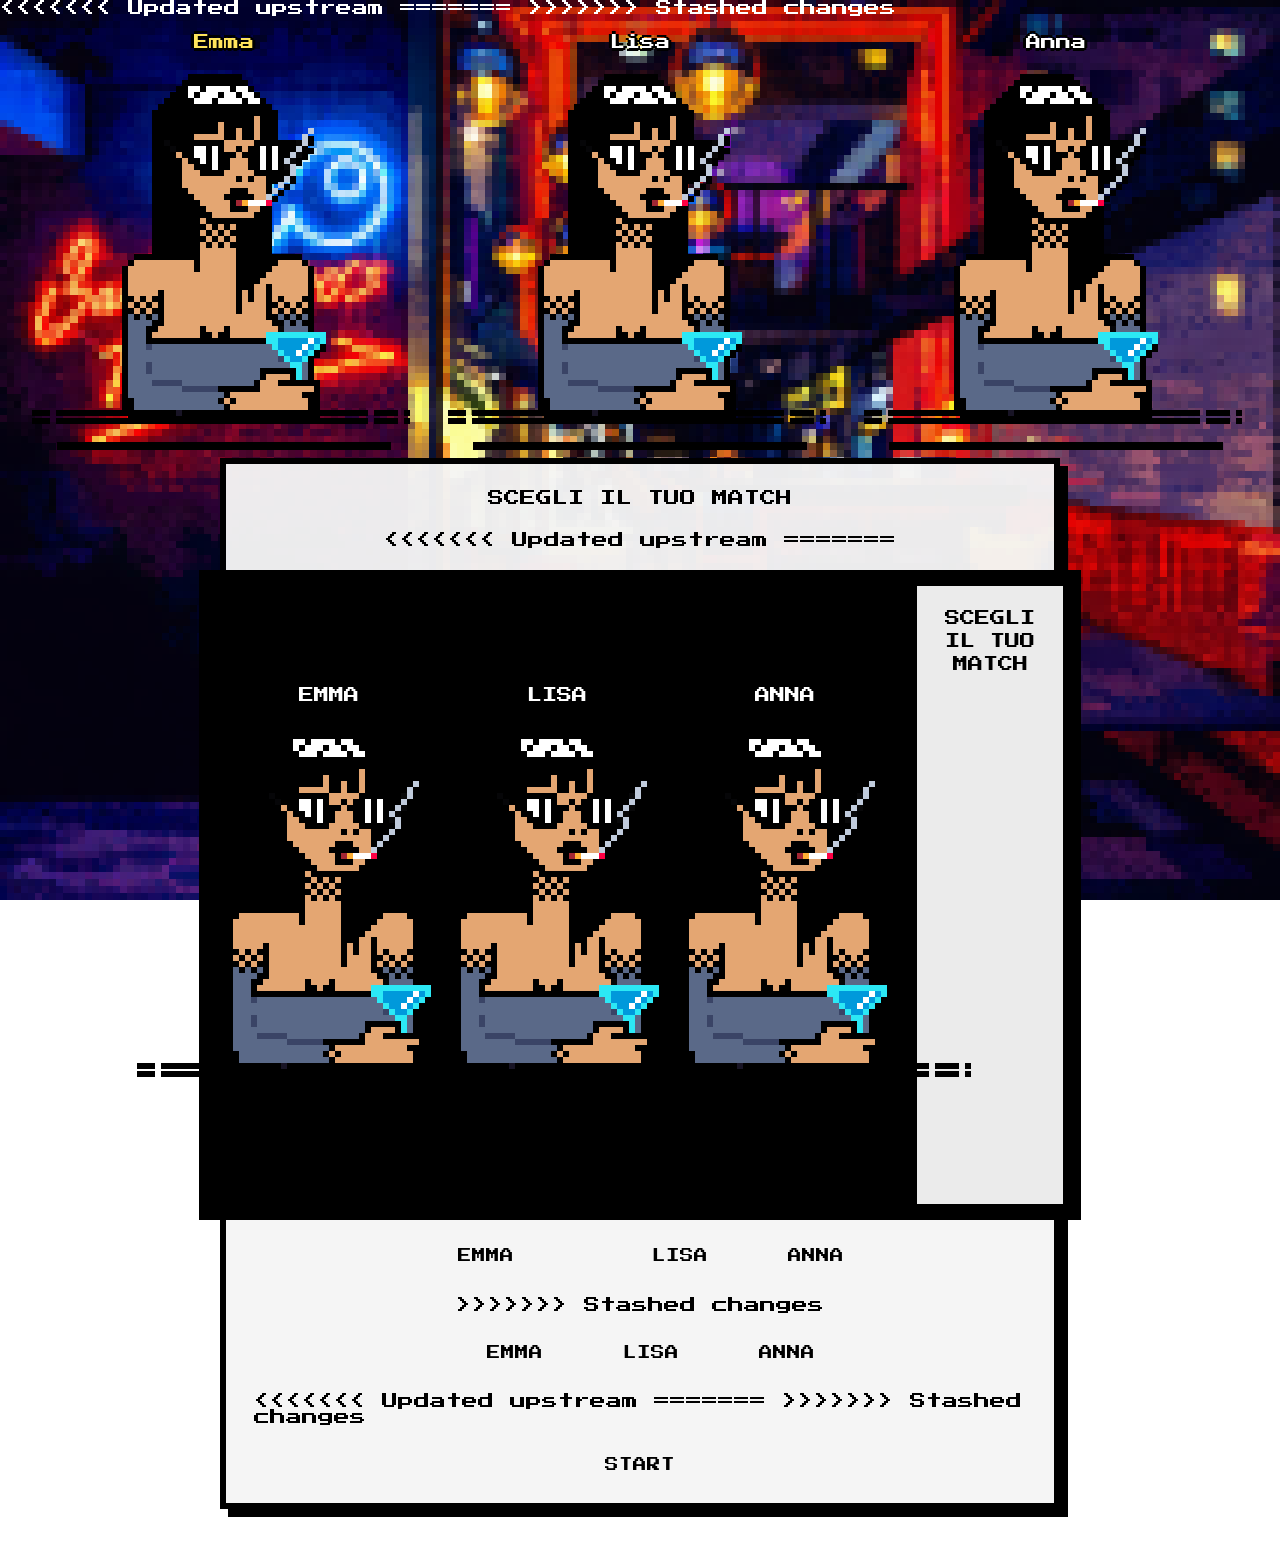
==== index.html @ da9ed7b4 "add gif" ====
<!doctype html>
<html lang="en">
  <head>
    <meta charset="UTF-8" />
    <meta name="viewport" content="width=device-width, initial-scale=1.0" />
    <title>THE WORST DATE</title>
    <link rel="stylesheet" href="style.css" />
  </head>
<<<<<<< Updated upstream
=======

>>>>>>> Stashed changes
  <body id="welcome-body">
    <header></header>

    <main>
      <form action="" id="character-choice">
        <label for="character">scegli il tuo match</label>

<<<<<<< Updated upstream
=======

  <div class="character-list">
    <button type="button" class="name-btn is-selected" data-value="Emma">

  <body i<main class="game-screen">
  <section class="girls-stage">
    <div class="tindermatch" data-character="Emma">
      <p class="girl-name">Emma</p>
      <img src="./Girls1/Girls1.GIF" alt="Emma gif" />
    </div>

    <div class="tindermatch" data-character="Lisa">
      <p class="girl-name">Lisa</p>
      <img src="./Girls1/Girls1.GIF" alt="Lisa gif" />
    </div>

    <div class="tindermatch" data-character="Anna">
      <p class="girl-name">Anna</p>
      <img src="./Girls1/Girls1.GIF" alt="Anna gif" />
    </div>
  </section>

  <aside class="selector-panel pixel-border">
    <p class="selector-title">SCEGLI IL TUO MATCH</p>

    <form id="character-choice">
  <div class="character-list">
    <button type="button" class="name-btn" data-character="Emma">
      <span class="arrow">▶</span>
      <span>Emma</span>
    </button>


    <button type="button" class="name-btn" data-value="Lisa">

    <button type="button" class="name-btn" data-character="Lisa">

      <span class="arrow">▶</span>
      <span>Lisa</span>
    </button>




    <button type="button" class="name-btn" data-character="Anna">

      <span class="arrow">▶</span>
      <span>Anna</span>
    </button>
  </div>

  <select name="character" id="character">
    <option value="Emma">Emma</option>
    <option value="Lisa">Lisa</option>
    <option value="Anna">Anna</option>
  </select>
>>>>>>> Stashed changes
        <div class="character-list">
          <button type="button" class="name-btn" data-value="Emma">
            <span class="arrow">▶</span>
            <span>Emma</span>
          </button>

          <button type="button" class="name-btn" data-value="Lisa">
            <span class="arrow">▶</span>
            <span>Lisa</span>
          </button>

          <button type="button" class="name-btn" data-value="Anna">
            <span class="arrow">▶</span>
            <span>Anna</span>
          </button>
        </div>

        <select name="character" id="character">
          <option value="Emma">Emma</option>
          <option value="Lisa">Lisa</option>
          <option value="Anna">Anna</option>
        </select>
<<<<<<< Updated upstream
=======

>>>>>>> Stashed changes

        <button type="submit">start</button>
      </form>

      <div class="tindermatch">
        <p id="Emma" class="selectedGirl">Emma</p>
        <img src="./Girls1/Girls1.GIF" alt="Emma_gif" />
      </div>

      <div class="tindermatch">
        <p id="Lisa">Lisa</p>
        <img src="./Girls1/Girls1.GIF" alt="Lisa_gif" />
      </div>

      <div class="tindermatch">
        <p id="Anna">Anna</p>
        <img src="./Girls1/Girls1.GIF" alt="Anna_gif" />
      </div>
    </main>

    <footer></footer>
    <script src="script.js"></script>
  </body>
</html>
<<<<<<< Updated upstream
=======

 
>>>>>>> Stashed changes
---- style.css ----
@import url("https://fonts.googleapis.com/css2?family=Press+Start+2P&display=swap");

* {
  box-sizing: border-box;
  margin: 0;
  padding: 0;
}

body {
  font-family: "Press Start 2P", system-ui;
  min-height: 100vh;
  color: white;
  background-image: url("./assets/images/barretro.svg");
  background-size: cover;
  background-position: center;
  background-repeat: no-repeat;
  background-attachment: fixed;
  overflow-x: hidden;
}

<<<<<<< HEAD
=======
/* capa suave para mejorar legibilidad */
>>>>>>> 7c5b571 (fix)
body::before {
  content: "";
  position: fixed;
  inset: 0;
<<<<<<< HEAD
  background: rgba(0, 0, 0, 0.1);
  z-index: -1;
}

/* =========================
   PANTALLA INICIAL
   ========================= */

#welcome-body main {
  min-height: 100vh;
  display: grid;
  grid-template-columns: repeat(3, minmax(220px, 1fr));
  grid-template-rows: 1fr auto;
  justify-items: center;
  align-items: end;
  gap: 8px;
  padding: 18px 20px 18px;
  max-width: 1500px;
  margin: 0 auto;
}

#welcome-body .tindermatch {
  width: 100%;
  display: flex;
  flex-direction: column;
  align-items: center;
  justify-content: end;
  position: relative;
}

#welcome-body .tindermatch:nth-of-type(1) {
  grid-column: 1;
  grid-row: 1;
}

#welcome-body .tindermatch:nth-of-type(2) {
  grid-column: 2;
  grid-row: 1;
}

#welcome-body .tindermatch:nth-of-type(3) {
  grid-column: 3;
  grid-row: 1;
}

#welcome-body .tindermatch p {
  margin-bottom: 10px;
  font-size: clamp(0.95rem, 1.15vw, 1.2rem);
  color: white;
  line-height: 1.2;
  text-shadow:
    3px 0 black,
    -3px 0 black,
    0 3px black,
    0 -3px black,
    2px 2px black;
}

#welcome-body .tindermatch img {
  width: clamp(280px, 30vw, 430px);
  height: auto;
  display: block;
  image-rendering: pixelated;
  filter: drop-shadow(0 8px 0 black);
}

#welcome-body .tindermatch::after {
  content: "";
  width: min(82%, 340px);
  height: 8px;
  background: black;
  display: block;
  margin-top: -4px;
}

.selectedGirl {
  color: #ffe45c !important;
  text-shadow:
    3px 0 black,
    -3px 0 black,
    0 3px black,
    0 -3px black,
    2px 2px black,
    0 0 8px #ffe45c,
    0 0 16px #ffe45c;
}

/* PANEL */
#welcome-body #character-choice {
  grid-column: 1 / 4;
  grid-row: 2;
  width: min(840px, 88%);
  margin: 0 auto 10px;
  background: rgba(245, 245, 245, 0.96);
  color: black;
  padding: 22px 28px 20px;
  display: flex;
  flex-direction: column;
  align-items: center;
  gap: 22px;
  border: 6px solid black;
  box-shadow: 8px 8px 0 black;
}

#welcome-body #character-choice label {
  text-align: center;
  font-size: clamp(1rem, 1.2vw, 1.35rem);
  line-height: 1.5;
  text-transform: uppercase;
  color: black;
}

/* selector visual */
.fake-selector {
  display: flex;
  justify-content: center;
  align-items: center;
  gap: 34px;
  flex-wrap: wrap;
  min-height: 28px;
}

.fake-option {
  font-family: "Press Start 2P", system-ui;
  font-size: clamp(0.85rem, 1vw, 1rem);
  text-transform: uppercase;
  color: black;
  cursor: pointer;
  user-select: none;
}

.fake-option.active {
  position: relative;
  padding-left: 18px;
}

.fake-option.active::before {
  content: "▶";
  position: absolute;
  left: 0;
  top: 0;
}

/* ocultamos el select real pero sigue funcionando para JS */
#welcome-body #character-choice select {
  position: absolute;
  opacity: 0;
  pointer-events: none;
  width: 1px;
  height: 1px;
}

/* botón */
#welcome-body #character-choice > button {
  font-family: "Press Start 2P", system-ui;
  font-size: clamp(0.85rem, 1vw, 1rem);
  background: transparent;
  border: none;
  color: black;
  cursor: pointer;
  display: inline-flex;
  align-items: center;
  justify-content: center;
  padding: 10px 12px;
  text-transform: uppercase;
  line-height: 1.2;
}

#welcome-body #character-choice > button:hover,
#welcome-body #character-choice > button:focus-visible {
  background: black;
  color: white;
  outline: none;
}

#welcome-body #character-choice > button:active {
  transform: translateY(2px);
}

/* =========================
   QUIZ / RESULT
   ========================= */

main {
  display: flex;
  flex-direction: row;
}

#benchmark-body main,
#result-body main {
  min-height: 100vh;
  display: flex;
  flex-direction: row;
  justify-content: space-between;
  align-items: stretch;
  gap: 20px;
  padding: 20px;
}

#animazione {
  flex: 1;
  display: flex;
  align-items: end;
  justify-content: center;
}

#animazione img {
  width: min(100%, 700px);
  max-height: 95vh;
  object-fit: contain;
  image-rendering: pixelated;
}

.pixel-border,
#sidebar {
  width: min(92vw, 860px);
  min-height: 70vh;
  margin: 36px auto;
  background: rgba(245, 245, 245, 0.96);
  color: black;
  padding: 28px 22px;
  border: 6px solid black;
  box-shadow: 8px 8px 0 black;
}

#benchmark-body #sidebar,
#result-body #sidebar {
  width: min(48vw, 860px);
  min-height: calc(100vh - 72px);
  margin: 0;
}

.welcome-form {
  color: black;
  display: flex;
  flex-direction: column;
  align-items: center;
  gap: 26px;
}

.welcome-form .title,
.welcome-form .subtitle {
  width: 100%;
  text-align: center;
}

.welcome-form .title h1 {
  font-size: clamp(0.95rem, 1.2vw, 1.25rem);
  line-height: 1.8;
}

.welcome-form .subtitle h2 {
  font-size: clamp(0.85rem, 1vw, 1rem);
  line-height: 1.7;
  margin-bottom: 18px;
}

.welcome-form .subtitle p {
  font-size: clamp(0.72rem, 0.92vw, 0.9rem);
  line-height: 1.9;
}

.retro-btn {
  font-family: "Press Start 2P", system-ui;
  font-size: clamp(0.72rem, 0.95vw, 0.9rem);
  line-height: 1.5;
  padding: 14px 18px;
  border: 4px solid black;
  background: #f5f5f5;
  color: black;
  cursor: pointer;
  text-transform: uppercase;
  text-align: center;
  box-shadow: 5px 5px 0 black;
}

.retro-btn:hover,
.retro-btn:focus-visible {
  background: black;
  color: white;
  outline: none;
}

.retro-btn:active {
  transform: translate(3px, 3px);
  box-shadow: 2px 2px 0 black;
}

.quiz-space {
  width: 100%;
  min-height: 100%;
  display: flex;
  flex-direction: column;
  justify-content: flex-start;
}

=======
  background: rgba(0, 0, 0, 0.14);
  z-index: -1;
}

/* PANTALLA PRINCIPAL */
.game-screen {
  min-height: 100vh;
  display: flex;
  flex-direction: column;
  justify-content: space-between;
  gap: 18px;
  padding: 18px 20px 14px;
}

/* ESCENARIO DE PERSONAJES */
.girls-stage {
  flex: 1;
  width: 100%;
  max-width: 1500px;
  margin: 0 auto;
  display: grid;
  grid-template-columns: repeat(3, minmax(220px, 1fr));
  align-items: end;
  justify-items: center;
  gap: 8px;
  padding: 0 8px;
}

.tindermatch {
  width: 100%;
  display: flex;
  flex-direction: column;
  align-items: center;
  justify-content: end;
  position: relative;
}

.girl-name {
  margin-bottom: 10px;
  font-size: clamp(0.95rem, 1.15vw, 1.2rem);
  color: white;
  line-height: 1.2;
  text-shadow:
    3px 0 black,
    -3px 0 black,
    0 3px black,
    0 -3px black,
    2px 2px black;
}

.tindermatch img {
  width: clamp(280px, 32vw, 430px);
  height: auto;
  display: block;
  image-rendering: pixelated;
  filter: drop-shadow(0 8px 0 black);
}

/* plataforma debajo de cada personaje */
.tindermatch::after {
  content: "";
  width: min(82%, 340px);
  height: 8px;
  background: black;
  display: block;
  margin-top: -4px;
}

/* PERSONAJE SELECCIONADO */
.tindermatch.active .girl-name {
  color: #ffe45c;
}

.tindermatch.active img {
  transform: translateY(-2px);
}

/* PANEL INFERIOR */
.selector-panel {
  width: min(980px, 92%);
  margin: 0 auto;
  background: rgba(245, 245, 245, 0.96);
  color: black;
  padding: 22px 28px 20px;
}

.pixel-border {
  border: 6px solid black;
  box-shadow: 8px 8px 0 black;
}

.selector-title {
  text-align: center;
  font-size: clamp(0.95rem, 1.15vw, 1.35rem);
  line-height: 1.5;
  margin-bottom: 22px;
  text-transform: uppercase;
}

#character-choice {
  display: flex;
  flex-direction: column;
  align-items: center;
  gap: 22px;
}

.character-list {
  width: 100%;
  display: flex;
  justify-content: center;
  align-items: center;
  flex-wrap: wrap;
  gap: 18px 34px;
}

/* BOTONES TEXTO RETRO */
.name-btn,
.retro-text-btn {
  font-family: "Press Start 2P", system-ui;
  font-size: clamp(0.85rem, 1vw, 1rem);
  background: transparent;
  border: none;
  color: black;
  cursor: pointer;
  display: inline-flex;
  align-items: center;
  justify-content: center;
  gap: 8px;
  padding: 10px 12px;
  text-transform: uppercase;
  line-height: 1.2;
}

.name-btn .arrow,
.retro-text-btn .arrow {
  opacity: 0;
  transform: translateX(-4px);
  transition:
    opacity 0.15s ease,
    transform 0.15s ease;
}

.name-btn:hover .arrow,
.name-btn:focus-visible .arrow,
.name-btn.is-selected .arrow,
.retro-text-btn:hover .arrow,
.retro-text-btn:focus-visible .arrow {
  opacity: 1;
  transform: translateX(0);
}

.name-btn:hover,
.name-btn:focus-visible,
.name-btn.is-selected,
.retro-text-btn:hover,
.retro-text-btn:focus-visible {
  background: black;
  color: white;
  outline: none;
}

.name-btn:active,
.retro-text-btn:active {
  transform: translateY(2px);
}

/* START más visible */
.start-btn {
  min-width: 170px;
  padding: 12px 16px;
}

/* BOTONES RECTANGULARES RETRO PARA OTRAS PANTALLAS */
.retro-btn,
.retro-box-btn {
  font-family: "Press Start 2P", system-ui;
  font-size: clamp(0.72rem, 0.95vw, 0.9rem);
  line-height: 1.5;
  padding: 14px 18px;
  border: 4px solid black;
  background: #f5f5f5;
  color: black;
  cursor: pointer;
  text-transform: uppercase;
  text-align: center;
  box-shadow: 5px 5px 0 black;
}

.retro-btn:hover,
.retro-btn:focus-visible,
.retro-box-btn:hover,
.retro-box-btn:focus-visible {
  background: black;
  color: white;
  outline: none;
}

.retro-btn:active,
.retro-box-btn:active {
  transform: translate(3px, 3px);
  box-shadow: 2px 2px 0 black;
}

/* QUIZ / PANTALLAS BLANCAS */
.quiz-space,
.end-screen,
.result-screen {
  width: min(92vw, 860px);
  min-height: 70vh;
  margin: 36px auto;
  background: rgba(245, 245, 245, 0.96);
  color: black;
  padding: 28px 22px;
  border: 6px solid black;
  box-shadow: 8px 8px 0 black;
}

>>>>>>> 7c5b571 (fix)
#question-display,
#question-diplay {
  text-align: center;
  font-size: clamp(0.8rem, 1.05vw, 1rem);
  line-height: 1.8;
  margin-bottom: 30px;
<<<<<<< HEAD
}

#question-title {
  line-height: 1.9;
=======
>>>>>>> 7c5b571 (fix)
}

#button-space {
  display: flex;
  flex-direction: column;
  align-items: center;
  gap: 14px;
  width: 100%;
  margin-top: 30px;
}
<<<<<<< HEAD

#result-body #sidebar p {
  text-align: center;
  line-height: 1.8;
  margin-bottom: 18px;
  font-size: clamp(0.78rem, 1vw, 0.95rem);
}

.correct-answer {
  color: rgba(0, 128, 0, 0.7);
}

.wrong-answer {
  color: rgba(255, 0, 0, 0.7);
}

@media (max-width: 900px) {
  #welcome-body main {
    grid-template-columns: repeat(3, minmax(160px, 1fr));
    gap: 2px;
    padding: 14px 14px 18px;
  }

  #welcome-body .tindermatch img {
    width: clamp(170px, 27vw, 270px);
  }

  #welcome-body .tindermatch p {
    font-size: clamp(0.72rem, 1vw, 0.95rem);
  }

  #welcome-body #character-choice {
=======
<<<<<<< Updated upstream
=======

.end-screen h1,
.result-screen h1 {
  text-align: center;
  font-size: clamp(0.9rem, 1.2vw, 1.2rem);
  line-height: 1.8;
  margin-bottom: 22px;
}

/* TABLET */
@media (max-width: 1200px) {
  .girls-stage {
    gap: 6px;
  }

  .tindermatch img {
    width: clamp(240px, 29vw, 360px);
  }

  .selector-panel {
    width: min(900px, 94%);
  }
}

/* TABLET PEQUEÑA */
@media (max-width: 900px) {
  .game-screen {
    padding: 14px 14px 18px;
  }

  .girls-stage {
    grid-template-columns: repeat(3, minmax(160px, 1fr));
    gap: 2px;
    padding: 0;
  }

  .tindermatch img {
    width: clamp(170px, 27vw, 270px);
  }

  .girl-name {
    font-size: clamp(0.72rem, 1vw, 0.95rem);
  }

  .selector-panel {
>>>>>>> 7c5b571 (fix)
    width: 96%;
    padding: 18px 16px;
  }

<<<<<<< HEAD
  #benchmark-body main,
  #result-body main {
    flex-direction: column;
    align-items: center;
  }

  #benchmark-body #sidebar,
  #result-body #sidebar {
    width: 96%;
    min-height: auto;
  }

  #animazione img {
    width: min(90vw, 420px);
  }
}

@media (max-width: 700px) {
  #welcome-body main {
    grid-template-columns: 1fr;
    grid-template-rows: auto auto auto auto;
    justify-items: center;
    align-items: center;
=======
  .selector-title {
    margin-bottom: 18px;
  }

  .character-list {
    gap: 14px 20px;
  }

  .name-btn,
  .retro-text-btn {
    font-size: 0.78rem;
    padding: 8px 10px;
  }
}

/* MOBILE */
@media (max-width: 700px) {
  .game-screen {
    justify-content: flex-start;
>>>>>>> 7c5b571 (fix)
    gap: 18px;
    padding: 12px;
  }

<<<<<<< HEAD
  #welcome-body .tindermatch:nth-of-type(1),
  #welcome-body .tindermatch:nth-of-type(2),
  #welcome-body .tindermatch:nth-of-type(3),
  #welcome-body #character-choice {
    grid-column: 1;
    grid-row: auto;
  }

  #welcome-body .tindermatch img {
    width: min(72vw, 290px);
  }

  #welcome-body .tindermatch p {
=======
  .girls-stage {
    grid-template-columns: 1fr;
    gap: 18px;
  }

  .tindermatch img {
    width: min(72vw, 290px);
  }

  .girl-name {
>>>>>>> 7c5b571 (fix)
    margin-bottom: 8px;
    font-size: 0.9rem;
  }

<<<<<<< HEAD
  #welcome-body #character-choice {
=======
  .selector-panel {
>>>>>>> 7c5b571 (fix)
    width: 100%;
    padding: 16px 12px;
  }

<<<<<<< HEAD
  .fake-selector {
    gap: 18px;
  }

  .pixel-border,
  #sidebar {
=======
  .selector-title {
    font-size: 0.88rem;
  }

  .character-list {
    flex-direction: column;
    gap: 12px;
  }

  .name-btn,
  .retro-text-btn {
    width: 100%;
    max-width: 260px;
    justify-content: center;
    font-size: 0.72rem;
  }

  .start-btn {
    width: 100%;
    max-width: 260px;
  }

  .quiz-space,
  .end-screen,
  .result-screen {
>>>>>>> 7c5b571 (fix)
    width: calc(100vw - 24px);
    padding: 20px 14px;
    margin: 20px auto;
  }

<<<<<<< HEAD
  .retro-btn {
=======
  .retro-btn,
  .retro-box-btn {
>>>>>>> 7c5b571 (fix)
    width: 100%;
    max-width: 280px;
  }
}
<<<<<<< HEAD
.character-list {
  width: 100%;
  display: flex;
  justify-content: center;
  align-items: center;
  gap: 18px 34px;
  flex-wrap: wrap;
}

.name-btn {
  font-family: "Press Start 2P", system-ui;
  font-size: clamp(0.85rem, 1vw, 1rem);
  background: transparent;
  border: none;
  color: black;
  cursor: pointer;
  display: inline-flex;
  align-items: center;
  justify-content: center;
  gap: 8px;
  padding: 10px 12px;
  text-transform: uppercase;
  line-height: 1.2;
}

.name-btn .arrow {
  opacity: 0;
  transform: translateX(-4px);
  transition:
    opacity 0.15s ease,
    transform 0.15s ease;
}

.name-btn:hover .arrow,
.name-btn:focus-visible .arrow,
.name-btn.is-selected .arrow {
  opacity: 1;
  transform: translateX(0);
}

.name-btn:hover,
.name-btn:focus-visible,
.name-btn.is-selected {
  background: black;
  color: white;
  outline: none;
}

.name-btn:active {
  transform: translateY(2px);
}

/* el select real queda oculto pero sigue funcionando para JS */
#character {
  position: absolute;
  opacity: 0;
  pointer-events: none;
}
=======
>>>>>>> Stashed changes
>>>>>>> 7c5b571 (fix)
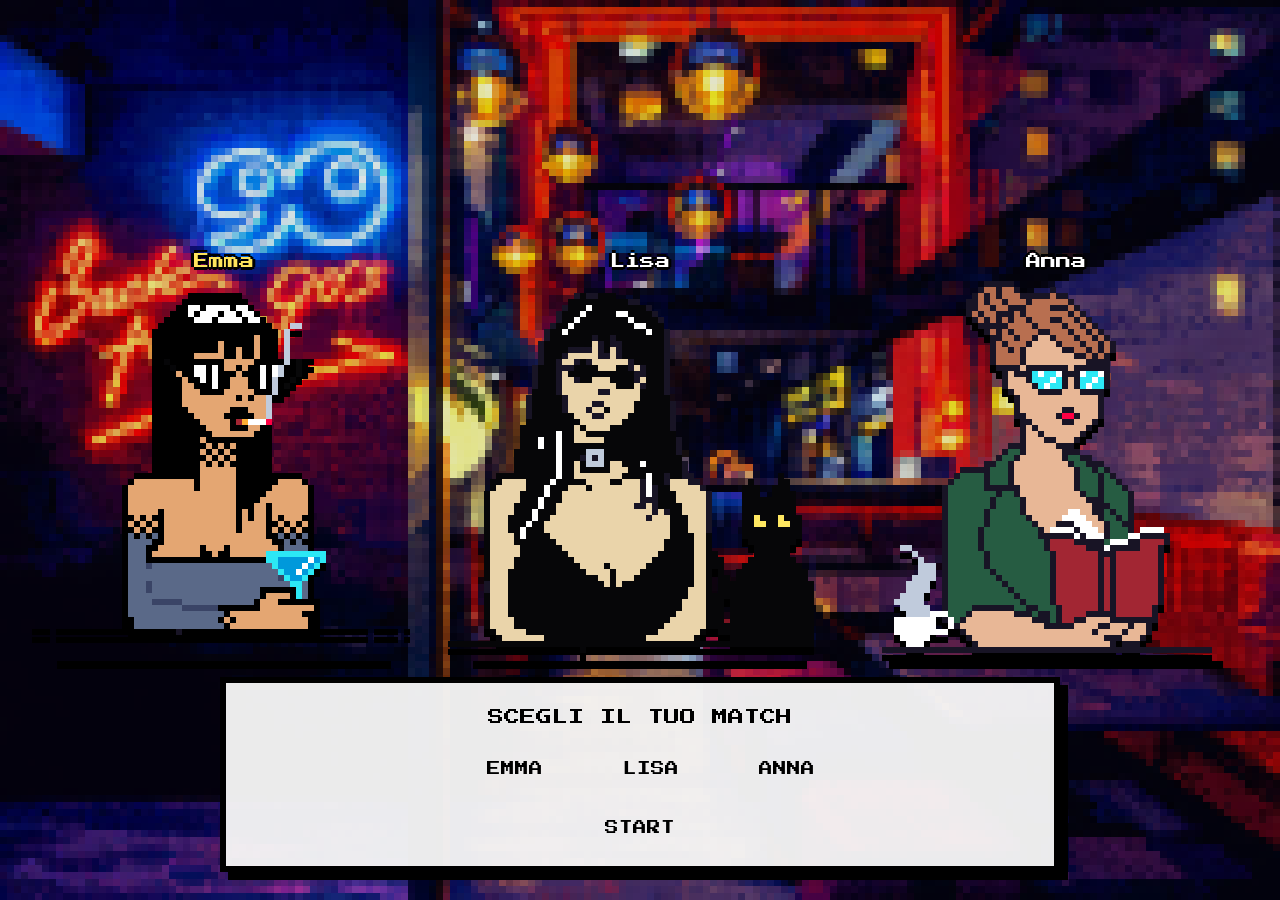
==== commit 2262875b: "add gif" ====
--- a/index.html
+++ b/index.html
@@ -6,10 +6,6 @@
     <title>THE WORST DATE</title>
     <link rel="stylesheet" href="style.css" />
   </head>
-<<<<<<< Updated upstream
-=======
-
->>>>>>> Stashed changes
   <body id="welcome-body">
     <header></header>
 
@@ -17,65 +13,6 @@
       <form action="" id="character-choice">
         <label for="character">scegli il tuo match</label>
 
-<<<<<<< Updated upstream
-=======
-
-  <div class="character-list">
-    <button type="button" class="name-btn is-selected" data-value="Emma">
-
-  <body i<main class="game-screen">
-  <section class="girls-stage">
-    <div class="tindermatch" data-character="Emma">
-      <p class="girl-name">Emma</p>
-      <img src="./Girls1/Girls1.GIF" alt="Emma gif" />
-    </div>
-
-    <div class="tindermatch" data-character="Lisa">
-      <p class="girl-name">Lisa</p>
-      <img src="./Girls1/Girls1.GIF" alt="Lisa gif" />
-    </div>
-
-    <div class="tindermatch" data-character="Anna">
-      <p class="girl-name">Anna</p>
-      <img src="./Girls1/Girls1.GIF" alt="Anna gif" />
-    </div>
-  </section>
-
-  <aside class="selector-panel pixel-border">
-    <p class="selector-title">SCEGLI IL TUO MATCH</p>
-
-    <form id="character-choice">
-  <div class="character-list">
-    <button type="button" class="name-btn" data-character="Emma">
-      <span class="arrow">▶</span>
-      <span>Emma</span>
-    </button>
-
-
-    <button type="button" class="name-btn" data-value="Lisa">
-
-    <button type="button" class="name-btn" data-character="Lisa">
-
-      <span class="arrow">▶</span>
-      <span>Lisa</span>
-    </button>
-
-
-
-
-    <button type="button" class="name-btn" data-character="Anna">
-
-      <span class="arrow">▶</span>
-      <span>Anna</span>
-    </button>
-  </div>
-
-  <select name="character" id="character">
-    <option value="Emma">Emma</option>
-    <option value="Lisa">Lisa</option>
-    <option value="Anna">Anna</option>
-  </select>
->>>>>>> Stashed changes
         <div class="character-list">
           <button type="button" class="name-btn" data-value="Emma">
             <span class="arrow">▶</span>
@@ -98,10 +35,6 @@
           <option value="Lisa">Lisa</option>
           <option value="Anna">Anna</option>
         </select>
-<<<<<<< Updated upstream
-=======
-
->>>>>>> Stashed changes
 
         <button type="submit">start</button>
       </form>
@@ -113,12 +46,12 @@
 
       <div class="tindermatch">
         <p id="Lisa">Lisa</p>
-        <img src="./Girls1/Girls1.GIF" alt="Lisa_gif" />
+        <img src="./Girls1/Girls2.gif" alt="Lisa_gif" />
       </div>
 
       <div class="tindermatch">
         <p id="Anna">Anna</p>
-        <img src="./Girls1/Girls1.GIF" alt="Anna_gif" />
+        <img src="./Girls1/girls 3.gif" alt="Anna_gif" />
       </div>
     </main>
 
@@ -126,8 +59,3 @@
     <script src="script.js"></script>
   </body>
 </html>
-<<<<<<< Updated upstream
-=======
-
- 
->>>>>>> Stashed changes
--- a/style.css
+++ b/style.css
@@ -18,21 +18,81 @@
   overflow-x: hidden;
 }
 
-<<<<<<< HEAD
-=======
-/* capa suave para mejorar legibilidad */
->>>>>>> 7c5b571 (fix)
 body::before {
   content: "";
   position: fixed;
   inset: 0;
-<<<<<<< HEAD
   background: rgba(0, 0, 0, 0.1);
   z-index: -1;
 }
 
 /* =========================
-   PANTALLA INICIAL
+   COMPONENTI RIUTILIZZABILI
+   ========================= */
+
+.pixel-border {
+  border: 6px solid black;
+  box-shadow: 8px 8px 0 black;
+}
+
+.retro-btn,
+.retro-box-btn {
+  font-family: "Press Start 2P", system-ui;
+  font-size: clamp(0.72rem, 0.95vw, 0.9rem);
+  line-height: 1.5;
+  padding: 14px 18px;
+  border: 4px solid black;
+  background: #f5f5f5;
+  color: black;
+  cursor: pointer;
+  text-transform: uppercase;
+  text-align: center;
+  box-shadow: 5px 5px 0 black;
+}
+
+.retro-btn:hover,
+.retro-btn:focus-visible,
+.retro-box-btn:hover,
+.retro-box-btn:focus-visible {
+  background: black;
+  color: white;
+  outline: none;
+}
+
+.retro-btn:active,
+.retro-box-btn:active {
+  transform: translate(3px, 3px);
+  box-shadow: 2px 2px 0 black;
+}
+
+.tindermatch {
+  width: 100%;
+  display: flex;
+  flex-direction: column;
+  align-items: center;
+  justify-content: end;
+  position: relative;
+}
+
+.tindermatch img {
+  width: clamp(280px, 32vw, 430px);
+  height: auto;
+  display: block;
+  image-rendering: pixelated;
+  filter: drop-shadow(0 8px 0 black);
+}
+
+.tindermatch::after {
+  content: "";
+  width: min(82%, 340px);
+  height: 8px;
+  background: black;
+  display: block;
+  margin-top: -4px;
+}
+
+/* =========================
+   WELCOME SCREEN
    ========================= */
 
 #welcome-body main {
@@ -48,15 +108,6 @@
   margin: 0 auto;
 }
 
-#welcome-body .tindermatch {
-  width: 100%;
-  display: flex;
-  flex-direction: column;
-  align-items: center;
-  justify-content: end;
-  position: relative;
-}
-
 #welcome-body .tindermatch:nth-of-type(1) {
   grid-column: 1;
   grid-row: 1;
@@ -87,19 +138,6 @@
 
 #welcome-body .tindermatch img {
   width: clamp(280px, 30vw, 430px);
-  height: auto;
-  display: block;
-  image-rendering: pixelated;
-  filter: drop-shadow(0 8px 0 black);
-}
-
-#welcome-body .tindermatch::after {
-  content: "";
-  width: min(82%, 340px);
-  height: 8px;
-  background: black;
-  display: block;
-  margin-top: -4px;
 }
 
 .selectedGirl {
@@ -114,7 +152,6 @@
     0 0 16px #ffe45c;
 }
 
-/* PANEL */
 #welcome-body #character-choice {
   grid-column: 1 / 4;
   grid-row: 2;
@@ -139,7 +176,6 @@
   color: black;
 }
 
-/* selector visual */
 .fake-selector {
   display: flex;
   justify-content: center;
@@ -170,8 +206,8 @@
   top: 0;
 }
 
-/* ocultamos el select real pero sigue funcionando para JS */
-#welcome-body #character-choice select {
+#welcome-body #character-choice select,
+#character {
   position: absolute;
   opacity: 0;
   pointer-events: none;
@@ -179,7 +215,6 @@
   height: 1px;
 }
 
-/* botón */
 #welcome-body #character-choice > button {
   font-family: "Press Start 2P", system-ui;
   font-size: clamp(0.85rem, 1vw, 1rem);
@@ -207,128 +242,9 @@
 }
 
 /* =========================
-   QUIZ / RESULT
+   GAME / QUIZ / RESULT
    ========================= */
 
-main {
-  display: flex;
-  flex-direction: row;
-}
-
-#benchmark-body main,
-#result-body main {
-  min-height: 100vh;
-  display: flex;
-  flex-direction: row;
-  justify-content: space-between;
-  align-items: stretch;
-  gap: 20px;
-  padding: 20px;
-}
-
-#animazione {
-  flex: 1;
-  display: flex;
-  align-items: end;
-  justify-content: center;
-}
-
-#animazione img {
-  width: min(100%, 700px);
-  max-height: 95vh;
-  object-fit: contain;
-  image-rendering: pixelated;
-}
-
-.pixel-border,
-#sidebar {
-  width: min(92vw, 860px);
-  min-height: 70vh;
-  margin: 36px auto;
-  background: rgba(245, 245, 245, 0.96);
-  color: black;
-  padding: 28px 22px;
-  border: 6px solid black;
-  box-shadow: 8px 8px 0 black;
-}
-
-#benchmark-body #sidebar,
-#result-body #sidebar {
-  width: min(48vw, 860px);
-  min-height: calc(100vh - 72px);
-  margin: 0;
-}
-
-.welcome-form {
-  color: black;
-  display: flex;
-  flex-direction: column;
-  align-items: center;
-  gap: 26px;
-}
-
-.welcome-form .title,
-.welcome-form .subtitle {
-  width: 100%;
-  text-align: center;
-}
-
-.welcome-form .title h1 {
-  font-size: clamp(0.95rem, 1.2vw, 1.25rem);
-  line-height: 1.8;
-}
-
-.welcome-form .subtitle h2 {
-  font-size: clamp(0.85rem, 1vw, 1rem);
-  line-height: 1.7;
-  margin-bottom: 18px;
-}
-
-.welcome-form .subtitle p {
-  font-size: clamp(0.72rem, 0.92vw, 0.9rem);
-  line-height: 1.9;
-}
-
-.retro-btn {
-  font-family: "Press Start 2P", system-ui;
-  font-size: clamp(0.72rem, 0.95vw, 0.9rem);
-  line-height: 1.5;
-  padding: 14px 18px;
-  border: 4px solid black;
-  background: #f5f5f5;
-  color: black;
-  cursor: pointer;
-  text-transform: uppercase;
-  text-align: center;
-  box-shadow: 5px 5px 0 black;
-}
-
-.retro-btn:hover,
-.retro-btn:focus-visible {
-  background: black;
-  color: white;
-  outline: none;
-}
-
-.retro-btn:active {
-  transform: translate(3px, 3px);
-  box-shadow: 2px 2px 0 black;
-}
-
-.quiz-space {
-  width: 100%;
-  min-height: 100%;
-  display: flex;
-  flex-direction: column;
-  justify-content: flex-start;
-}
-
-=======
-  background: rgba(0, 0, 0, 0.14);
-  z-index: -1;
-}
-
-/* PANTALLA PRINCIPAL */
 .game-screen {
   min-height: 100vh;
   display: flex;
@@ -338,7 +254,6 @@
   padding: 18px 20px 14px;
 }
 
-/* ESCENARIO DE PERSONAJES */
 .girls-stage {
   flex: 1;
   width: 100%;
@@ -352,15 +267,6 @@
   padding: 0 8px;
 }
 
-.tindermatch {
-  width: 100%;
-  display: flex;
-  flex-direction: column;
-  align-items: center;
-  justify-content: end;
-  position: relative;
-}
-
 .girl-name {
   margin-bottom: 10px;
   font-size: clamp(0.95rem, 1.15vw, 1.2rem);
@@ -374,25 +280,6 @@
     2px 2px black;
 }
 
-.tindermatch img {
-  width: clamp(280px, 32vw, 430px);
-  height: auto;
-  display: block;
-  image-rendering: pixelated;
-  filter: drop-shadow(0 8px 0 black);
-}
-
-/* plataforma debajo de cada personaje */
-.tindermatch::after {
-  content: "";
-  width: min(82%, 340px);
-  height: 8px;
-  background: black;
-  display: block;
-  margin-top: -4px;
-}
-
-/* PERSONAJE SELECCIONADO */
 .tindermatch.active .girl-name {
   color: #ffe45c;
 }
@@ -401,18 +288,12 @@
   transform: translateY(-2px);
 }
 
-/* PANEL INFERIOR */
 .selector-panel {
   width: min(980px, 92%);
   margin: 0 auto;
   background: rgba(245, 245, 245, 0.96);
   color: black;
   padding: 22px 28px 20px;
-}
-
-.pixel-border {
-  border: 6px solid black;
-  box-shadow: 8px 8px 0 black;
 }
 
 .selector-title {
@@ -439,7 +320,6 @@
   gap: 18px 34px;
 }
 
-/* BOTONES TEXTO RETRO */
 .name-btn,
 .retro-text-btn {
   font-family: "Press Start 2P", system-ui;
@@ -490,44 +370,37 @@
   transform: translateY(2px);
 }
 
-/* START más visible */
 .start-btn {
   min-width: 170px;
   padding: 12px 16px;
 }
 
-/* BOTONES RECTANGULARES RETRO PARA OTRAS PANTALLAS */
-.retro-btn,
-.retro-box-btn {
-  font-family: "Press Start 2P", system-ui;
-  font-size: clamp(0.72rem, 0.95vw, 0.9rem);
-  line-height: 1.5;
-  padding: 14px 18px;
-  border: 4px solid black;
-  background: #f5f5f5;
-  color: black;
-  cursor: pointer;
-  text-transform: uppercase;
-  text-align: center;
-  box-shadow: 5px 5px 0 black;
-}
-
-.retro-btn:hover,
-.retro-btn:focus-visible,
-.retro-box-btn:hover,
-.retro-box-btn:focus-visible {
-  background: black;
-  color: white;
-  outline: none;
-}
-
-.retro-btn:active,
-.retro-box-btn:active {
-  transform: translate(3px, 3px);
-  box-shadow: 2px 2px 0 black;
-}
-
-/* QUIZ / PANTALLAS BLANCAS */
+#benchmark-body main,
+#result-body main {
+  min-height: 100vh;
+  display: flex;
+  flex-direction: row;
+  justify-content: space-between;
+  align-items: stretch;
+  gap: 20px;
+  padding: 20px;
+}
+
+#animazione {
+  flex: 1;
+  display: flex;
+  align-items: end;
+  justify-content: center;
+}
+
+#animazione img {
+  width: min(100%, 700px);
+  max-height: 95vh;
+  object-fit: contain;
+  image-rendering: pixelated;
+}
+
+#sidebar,
 .quiz-space,
 .end-screen,
 .result-screen {
@@ -541,20 +414,64 @@
   box-shadow: 8px 8px 0 black;
 }
 
->>>>>>> 7c5b571 (fix)
+#benchmark-body #sidebar,
+#result-body #sidebar {
+  width: min(48vw, 860px);
+  min-height: calc(100vh - 72px);
+  margin: 0;
+}
+
+.quiz-space {
+  width: 100%;
+  min-height: 100%;
+  display: flex;
+  flex-direction: column;
+  justify-content: flex-start;
+}
+
+.welcome-form {
+  color: black;
+  display: flex;
+  flex-direction: column;
+  align-items: center;
+  gap: 26px;
+}
+
+.welcome-form .title,
+.welcome-form .subtitle {
+  width: 100%;
+  text-align: center;
+}
+
+.welcome-form .title h1 {
+  font-size: clamp(0.95rem, 1.2vw, 1.25rem);
+  line-height: 1.8;
+}
+
+.welcome-form .subtitle h2 {
+  font-size: clamp(0.85rem, 1vw, 1rem);
+  line-height: 1.7;
+  margin-bottom: 18px;
+}
+
+.welcome-form .subtitle p,
+#result-body #sidebar p {
+  font-size: clamp(0.72rem, 0.92vw, 0.9rem);
+  line-height: 1.9;
+  text-align: center;
+  margin-bottom: 18px;
+}
+
 #question-display,
 #question-diplay {
   text-align: center;
   font-size: clamp(0.8rem, 1.05vw, 1rem);
   line-height: 1.8;
   margin-bottom: 30px;
-<<<<<<< HEAD
 }
 
 #question-title {
   line-height: 1.9;
-=======
->>>>>>> 7c5b571 (fix)
 }
 
 #button-space {
@@ -565,42 +482,6 @@
   width: 100%;
   margin-top: 30px;
 }
-<<<<<<< HEAD
-
-#result-body #sidebar p {
-  text-align: center;
-  line-height: 1.8;
-  margin-bottom: 18px;
-  font-size: clamp(0.78rem, 1vw, 0.95rem);
-}
-
-.correct-answer {
-  color: rgba(0, 128, 0, 0.7);
-}
-
-.wrong-answer {
-  color: rgba(255, 0, 0, 0.7);
-}
-
-@media (max-width: 900px) {
-  #welcome-body main {
-    grid-template-columns: repeat(3, minmax(160px, 1fr));
-    gap: 2px;
-    padding: 14px 14px 18px;
-  }
-
-  #welcome-body .tindermatch img {
-    width: clamp(170px, 27vw, 270px);
-  }
-
-  #welcome-body .tindermatch p {
-    font-size: clamp(0.72rem, 1vw, 0.95rem);
-  }
-
-  #welcome-body #character-choice {
-=======
-<<<<<<< Updated upstream
-=======
 
 .end-screen h1,
 .result-screen h1 {
@@ -610,7 +491,18 @@
   margin-bottom: 22px;
 }
 
-/* TABLET */
+.correct-answer {
+  color: rgba(0, 128, 0, 0.7);
+}
+
+.wrong-answer {
+  color: rgba(255, 0, 0, 0.7);
+}
+
+/* =========================
+   RESPONSIVE
+   ========================= */
+
 @media (max-width: 1200px) {
   .girls-stage {
     gap: 6px;
@@ -625,8 +517,27 @@
   }
 }
 
-/* TABLET PEQUEÑA */
 @media (max-width: 900px) {
+  #welcome-body main {
+    grid-template-columns: repeat(3, minmax(160px, 1fr));
+    gap: 2px;
+    padding: 14px 14px 18px;
+  }
+
+  #welcome-body .tindermatch img {
+    width: clamp(170px, 27vw, 270px);
+  }
+
+  #welcome-body .tindermatch p {
+    font-size: clamp(0.72rem, 1vw, 0.95rem);
+  }
+
+  #welcome-body #character-choice,
+  .selector-panel {
+    width: 96%;
+    padding: 18px 16px;
+  }
+
   .game-screen {
     padding: 14px 14px 18px;
   }
@@ -637,21 +548,24 @@
     padding: 0;
   }
 
-  .tindermatch img {
-    width: clamp(170px, 27vw, 270px);
-  }
-
   .girl-name {
     font-size: clamp(0.72rem, 1vw, 0.95rem);
   }
 
-  .selector-panel {
->>>>>>> 7c5b571 (fix)
-    width: 96%;
-    padding: 18px 16px;
-  }
-
-<<<<<<< HEAD
+  .selector-title {
+    margin-bottom: 18px;
+  }
+
+  .character-list {
+    gap: 14px 20px;
+  }
+
+  .name-btn,
+  .retro-text-btn {
+    font-size: 0.78rem;
+    padding: 8px 10px;
+  }
+
   #benchmark-body main,
   #result-body main {
     flex-direction: column;
@@ -675,32 +589,10 @@
     grid-template-rows: auto auto auto auto;
     justify-items: center;
     align-items: center;
-=======
-  .selector-title {
-    margin-bottom: 18px;
-  }
-
-  .character-list {
-    gap: 14px 20px;
-  }
-
-  .name-btn,
-  .retro-text-btn {
-    font-size: 0.78rem;
-    padding: 8px 10px;
-  }
-}
-
-/* MOBILE */
-@media (max-width: 700px) {
-  .game-screen {
-    justify-content: flex-start;
->>>>>>> 7c5b571 (fix)
     gap: 18px;
     padding: 12px;
   }
 
-<<<<<<< HEAD
   #welcome-body .tindermatch:nth-of-type(1),
   #welcome-body .tindermatch:nth-of-type(2),
   #welcome-body .tindermatch:nth-of-type(3),
@@ -709,44 +601,38 @@
     grid-row: auto;
   }
 
-  #welcome-body .tindermatch img {
+  #welcome-body .tindermatch img,
+  .tindermatch img {
     width: min(72vw, 290px);
   }
 
-  #welcome-body .tindermatch p {
-=======
+  #welcome-body .tindermatch p,
+  .girl-name {
+    margin-bottom: 8px;
+    font-size: 0.9rem;
+  }
+
+  .game-screen {
+    justify-content: flex-start;
+    gap: 18px;
+    padding: 12px;
+  }
+
   .girls-stage {
     grid-template-columns: 1fr;
     gap: 18px;
   }
 
-  .tindermatch img {
-    width: min(72vw, 290px);
-  }
-
-  .girl-name {
->>>>>>> 7c5b571 (fix)
-    margin-bottom: 8px;
-    font-size: 0.9rem;
-  }
-
-<<<<<<< HEAD
-  #welcome-body #character-choice {
-=======
+  #welcome-body #character-choice,
   .selector-panel {
->>>>>>> 7c5b571 (fix)
     width: 100%;
     padding: 16px 12px;
   }
 
-<<<<<<< HEAD
   .fake-selector {
     gap: 18px;
   }
 
-  .pixel-border,
-  #sidebar {
-=======
   .selector-title {
     font-size: 0.88rem;
   }
@@ -764,89 +650,19 @@
     font-size: 0.72rem;
   }
 
-  .start-btn {
+  .start-btn,
+  .retro-btn,
+  .retro-box-btn {
     width: 100%;
-    max-width: 260px;
-  }
-
+    max-width: 280px;
+  }
+
+  #sidebar,
   .quiz-space,
   .end-screen,
   .result-screen {
->>>>>>> 7c5b571 (fix)
     width: calc(100vw - 24px);
     padding: 20px 14px;
     margin: 20px auto;
   }
-
-<<<<<<< HEAD
-  .retro-btn {
-=======
-  .retro-btn,
-  .retro-box-btn {
->>>>>>> 7c5b571 (fix)
-    width: 100%;
-    max-width: 280px;
-  }
-}
-<<<<<<< HEAD
-.character-list {
-  width: 100%;
-  display: flex;
-  justify-content: center;
-  align-items: center;
-  gap: 18px 34px;
-  flex-wrap: wrap;
-}
-
-.name-btn {
-  font-family: "Press Start 2P", system-ui;
-  font-size: clamp(0.85rem, 1vw, 1rem);
-  background: transparent;
-  border: none;
-  color: black;
-  cursor: pointer;
-  display: inline-flex;
-  align-items: center;
-  justify-content: center;
-  gap: 8px;
-  padding: 10px 12px;
-  text-transform: uppercase;
-  line-height: 1.2;
-}
-
-.name-btn .arrow {
-  opacity: 0;
-  transform: translateX(-4px);
-  transition:
-    opacity 0.15s ease,
-    transform 0.15s ease;
-}
-
-.name-btn:hover .arrow,
-.name-btn:focus-visible .arrow,
-.name-btn.is-selected .arrow {
-  opacity: 1;
-  transform: translateX(0);
-}
-
-.name-btn:hover,
-.name-btn:focus-visible,
-.name-btn.is-selected {
-  background: black;
-  color: white;
-  outline: none;
-}
-
-.name-btn:active {
-  transform: translateY(2px);
-}
-
-/* el select real queda oculto pero sigue funcionando para JS */
-#character {
-  position: absolute;
-  opacity: 0;
-  pointer-events: none;
-}
-=======
->>>>>>> Stashed changes
->>>>>>> 7c5b571 (fix)
+}
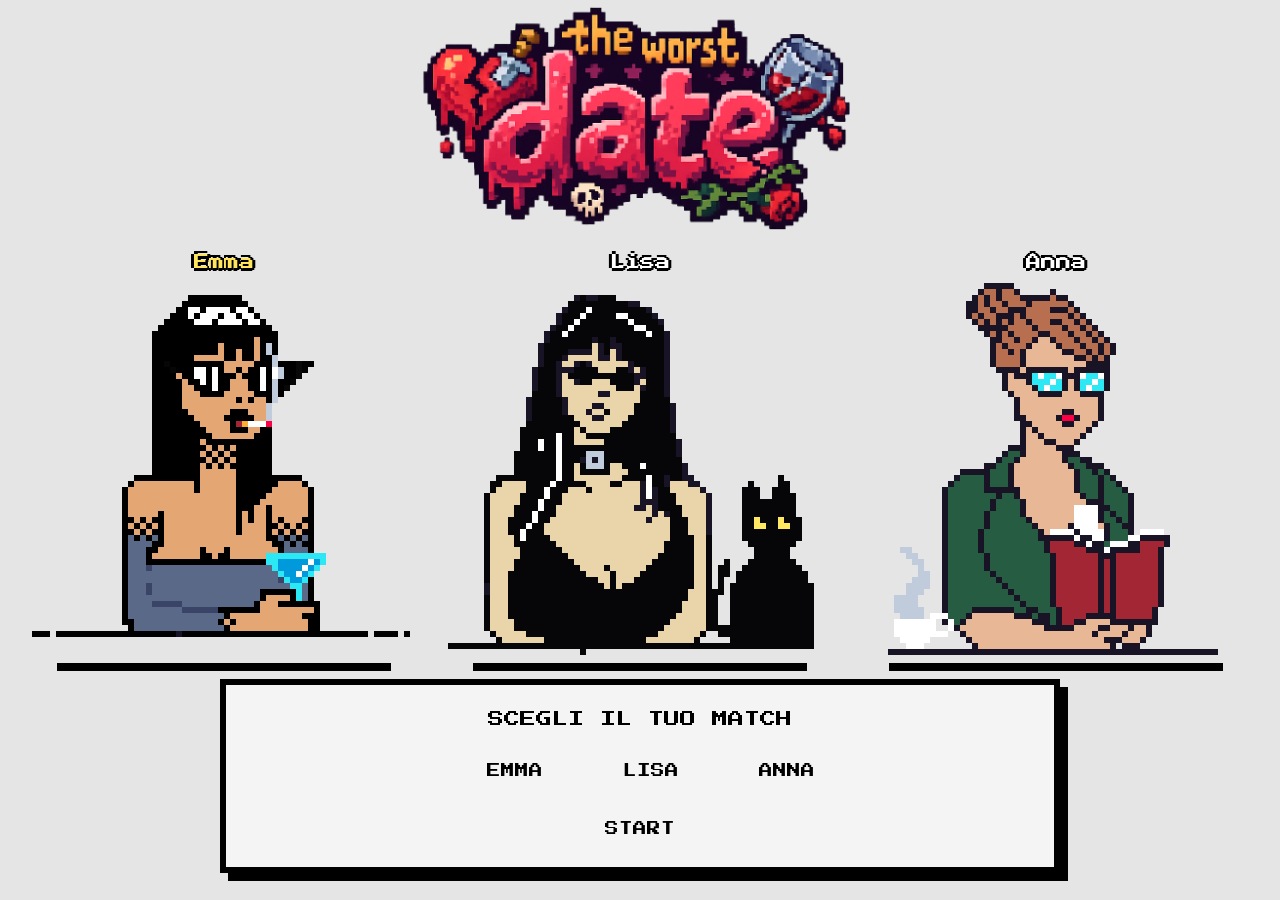
==== commit 655a7c3d: "Merge branch 'main' into very_last_roberto" ====
--- a/index.html
+++ b/index.html
@@ -7,7 +7,12 @@
     <link rel="stylesheet" href="style.css" />
   </head>
   <body id="welcome-body">
-    <header></header>
+    <header>
+      <img
+        src="./Girls1/ChatGPT Image 27 mar 2026, 10_19_52.png"
+        alt="logo_game"
+      />
+    </header>
 
     <main>
       <form action="" id="character-choice">
--- a/style.css
+++ b/style.css
@@ -10,7 +10,6 @@
   font-family: "Press Start 2P", system-ui;
   min-height: 100vh;
   color: white;
-  background-image: url("./assets/images/barretro.svg");
   background-size: cover;
   background-position: center;
   background-repeat: no-repeat;
@@ -79,7 +78,6 @@
   height: auto;
   display: block;
   image-rendering: pixelated;
-  filter: drop-shadow(0 8px 0 black);
 }
 
 .tindermatch::after {
@@ -96,7 +94,7 @@
    ========================= */
 
 #welcome-body main {
-  min-height: 100vh;
+  min-height: 67vh;
   display: grid;
   grid-template-columns: repeat(3, minmax(220px, 1fr));
   grid-template-rows: 1fr auto;
@@ -377,7 +375,6 @@
 
 #benchmark-body main,
 #result-body main {
-  min-height: 100vh;
   display: flex;
   flex-direction: row;
   justify-content: space-between;
@@ -394,7 +391,7 @@
 }
 
 #animazione img {
-  width: min(100%, 700px);
+  width: min(145%);
   max-height: 95vh;
   object-fit: contain;
   image-rendering: pixelated;
@@ -409,8 +406,6 @@
   margin: 36px auto;
   background: rgba(245, 245, 245, 0.96);
   color: black;
-  padding: 28px 22px;
-  border: 6px solid black;
   box-shadow: 8px 8px 0 black;
 }
 
@@ -666,3 +661,13 @@
     margin: 20px auto;
   }
 }
+
+header img {
+  width: 500px;
+}
+
+header {
+  display: flex;
+  flex-direction: row;
+  justify-content: center;
+}
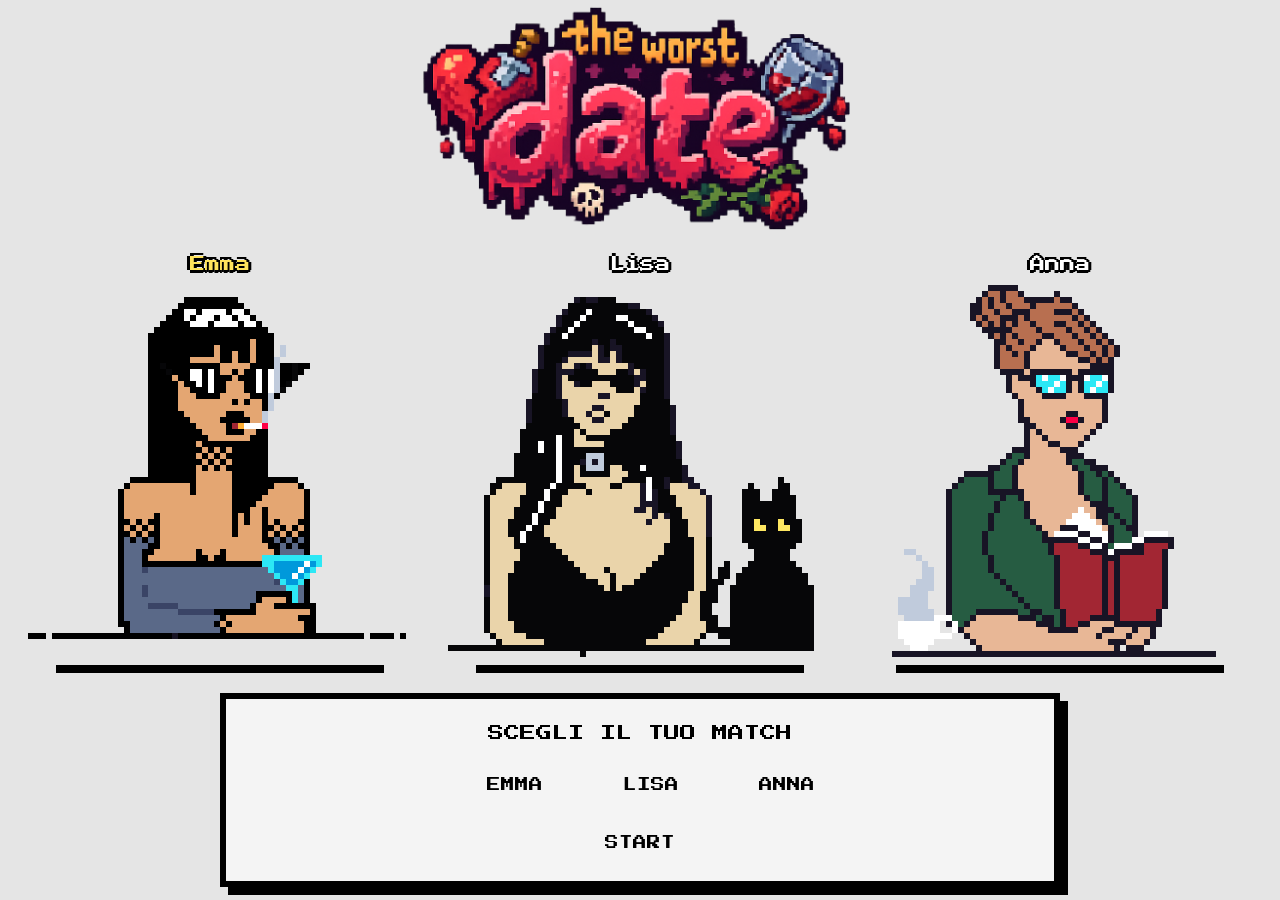
==== commit 3f2d7ef0: "fix_bugs" ====
--- a/index.html
+++ b/index.html
@@ -15,35 +15,6 @@
     </header>
 
     <main>
-      <form action="" id="character-choice">
-        <label for="character">scegli il tuo match</label>
-
-        <div class="character-list">
-          <button type="button" class="name-btn" data-value="Emma">
-            <span class="arrow">▶</span>
-            <span>Emma</span>
-          </button>
-
-          <button type="button" class="name-btn" data-value="Lisa">
-            <span class="arrow">▶</span>
-            <span>Lisa</span>
-          </button>
-
-          <button type="button" class="name-btn" data-value="Anna">
-            <span class="arrow">▶</span>
-            <span>Anna</span>
-          </button>
-        </div>
-
-        <select name="character" id="character">
-          <option value="Emma">Emma</option>
-          <option value="Lisa">Lisa</option>
-          <option value="Anna">Anna</option>
-        </select>
-
-        <button type="submit">start</button>
-      </form>
-
       <div class="tindermatch">
         <p id="Emma" class="selectedGirl">Emma</p>
         <img src="./Girls1/Girls1.GIF" alt="Emma_gif" />
@@ -60,6 +31,35 @@
       </div>
     </main>
 
+    <form action="" id="character-choice">
+      <label for="character">scegli il tuo match</label>
+
+      <div class="character-list">
+        <button type="button" class="name-btn" data-value="Emma">
+          <span class="arrow">▶</span>
+          <span>Emma</span>
+        </button>
+
+        <button type="button" class="name-btn" data-value="Lisa">
+          <span class="arrow">▶</span>
+          <span>Lisa</span>
+        </button>
+
+        <button type="button" class="name-btn" data-value="Anna">
+          <span class="arrow">▶</span>
+          <span>Anna</span>
+        </button>
+      </div>
+
+      <select name="character" id="character">
+        <option value="Emma">Emma</option>
+        <option value="Lisa">Lisa</option>
+        <option value="Anna">Anna</option>
+      </select>
+
+      <button type="submit">start</button>
+    </form>
+
     <footer></footer>
     <script src="script.js"></script>
   </body>
--- a/style.css
+++ b/style.css
@@ -94,16 +94,12 @@
    ========================= */
 
 #welcome-body main {
-  min-height: 67vh;
-  display: grid;
-  grid-template-columns: repeat(3, minmax(220px, 1fr));
-  grid-template-rows: 1fr auto;
-  justify-items: center;
-  align-items: end;
-  gap: 8px;
-  padding: 18px 20px 18px;
-  max-width: 1500px;
-  margin: 0 auto;
+  display: flex;
+
+  justify-content: space-between;
+  align-items: stretch;
+  gap: 20px;
+  padding: 20px;
 }
 
 #welcome-body .tindermatch:nth-of-type(1) {
@@ -253,11 +249,11 @@
 }
 
 .girls-stage {
+  display: flex;
   flex: 1;
   width: 100%;
   max-width: 1500px;
   margin: 0 auto;
-  display: grid;
   grid-template-columns: repeat(3, minmax(220px, 1fr));
   align-items: end;
   justify-items: center;
@@ -367,6 +363,9 @@
 .retro-text-btn:active {
   transform: translateY(2px);
 }
+#try-again {
+  margin: 0 auto;
+}
 
 .start-btn {
   min-width: 170px;
@@ -380,18 +379,17 @@
   justify-content: space-between;
   align-items: stretch;
   gap: 20px;
-  padding: 20px;
+  padding: 20px 20px 0 20px;
 }
 
 #animazione {
   flex: 1;
   display: flex;
-  align-items: end;
   justify-content: center;
 }
 
 #animazione img {
-  width: min(145%);
+  width: 75%;
   max-height: 95vh;
   object-fit: contain;
   image-rendering: pixelated;
@@ -403,17 +401,21 @@
 .result-screen {
   width: min(92vw, 860px);
   min-height: 70vh;
-  margin: 36px auto;
   background: rgba(245, 245, 245, 0.96);
   color: black;
   box-shadow: 8px 8px 0 black;
 }
 
 #benchmark-body #sidebar,
-#result-body #sidebar {
+#result-body #sidebar,
+#welcome-body #sidebar {
   width: min(48vw, 860px);
-  min-height: calc(100vh - 72px);
-  margin: 0;
+  /* min-height: calc(100vh - 72px); */
+  margin: 0 50px 0 0;
+  height: 100px;
+  display: flex;
+  flex-direction: column;
+  justify-content: center;
 }
 
 .quiz-space {
@@ -467,15 +469,18 @@
 
 #question-title {
   line-height: 1.9;
+  padding: 30px;
 }
 
 #button-space {
-  display: flex;
+  display: grid;
+
   flex-direction: column;
   align-items: center;
   gap: 14px;
   width: 100%;
   margin-top: 30px;
+  padding: 30px;
 }
 
 .end-screen h1,
@@ -497,7 +502,7 @@
 /* =========================
    RESPONSIVE
    ========================= */
-
+/* 
 @media (max-width: 1200px) {
   .girls-stage {
     gap: 6px;
@@ -514,7 +519,7 @@
 
 @media (max-width: 900px) {
   #welcome-body main {
-    grid-template-columns: repeat(3, minmax(160px, 1fr));
+    grid-template-columns: repeat(1, minmax(160px, 1fr));
     gap: 2px;
     padding: 14px 14px 18px;
   }
@@ -660,7 +665,7 @@
     padding: 20px 14px;
     margin: 20px auto;
   }
-}
+} */
 
 header img {
   width: 500px;
@@ -671,3 +676,11 @@
   flex-direction: row;
   justify-content: center;
 }
+
+.bar-background {
+  background-image: url("./Girls1/BGbar.png") !important;
+}
+
+.hidden {
+  display: none !important;
+}
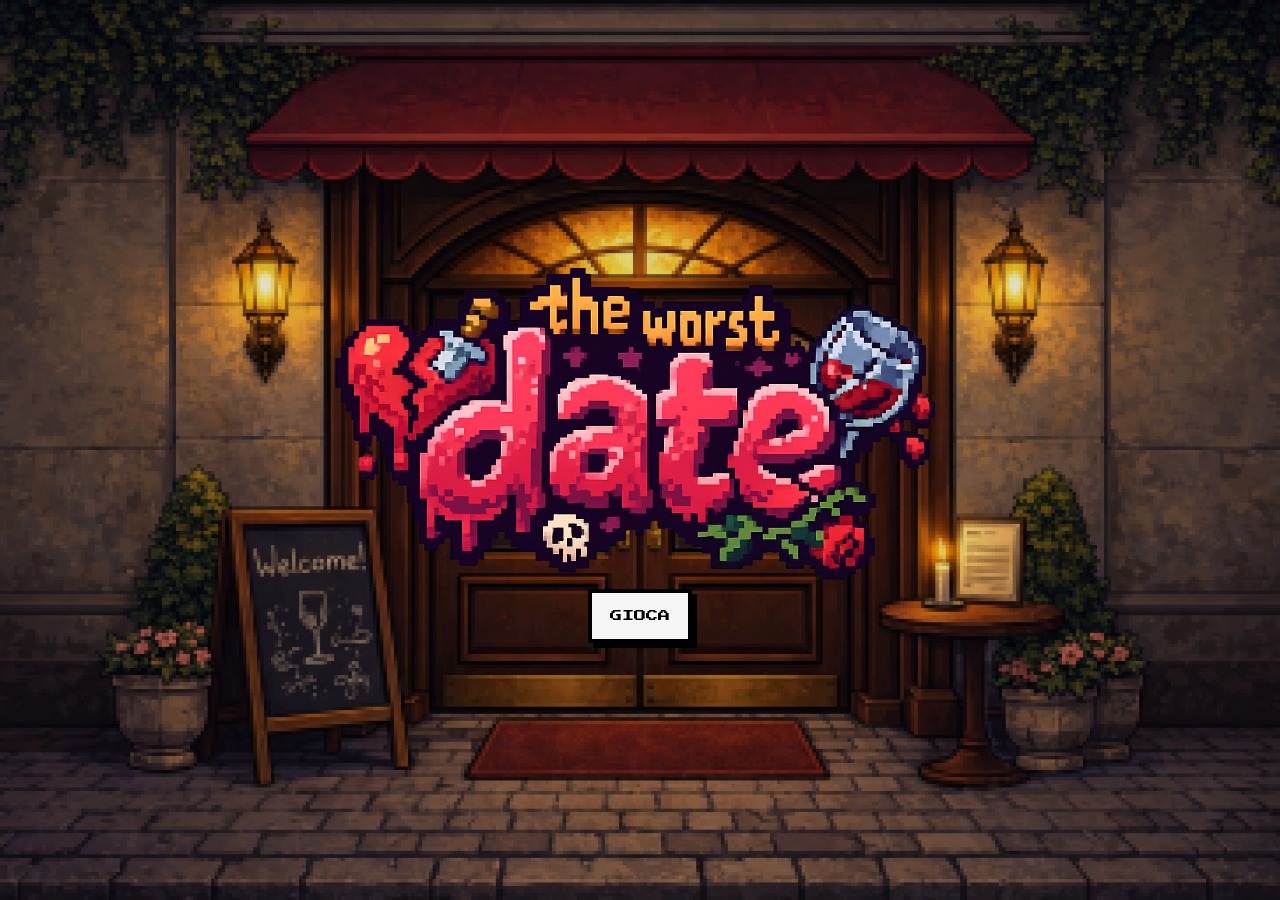
==== commit 307bd038: "change name" ====
--- a/index.html
+++ b/index.html
@@ -3,64 +3,16 @@
   <head>
     <meta charset="UTF-8" />
     <meta name="viewport" content="width=device-width, initial-scale=1.0" />
-    <title>THE WORST DATE</title>
+    <title>Document</title>
     <link rel="stylesheet" href="style.css" />
   </head>
-  <body id="welcome-body">
-    <header>
-      <img
-        src="./Girls1/ChatGPT Image 27 mar 2026, 10_19_52.png"
-        alt="logo_game"
-      />
-    </header>
-
-    <main>
-      <div class="tindermatch">
-        <p id="Emma" class="selectedGirl">Emma</p>
-        <img src="./Girls1/Girls1.GIF" alt="Emma_gif" />
-      </div>
-
-      <div class="tindermatch">
-        <p id="Lisa">Lisa</p>
-        <img src="./Girls1/Girls2.gif" alt="Lisa_gif" />
-      </div>
-
-      <div class="tindermatch">
-        <p id="Anna">Anna</p>
-        <img src="./Girls1/girls 3.gif" alt="Anna_gif" />
-      </div>
-    </main>
-
-    <form action="" id="character-choice">
-      <label for="character">scegli il tuo match</label>
-
-      <div class="character-list">
-        <button type="button" class="name-btn" data-value="Emma">
-          <span class="arrow">▶</span>
-          <span>Emma</span>
-        </button>
-
-        <button type="button" class="name-btn" data-value="Lisa">
-          <span class="arrow">▶</span>
-          <span>Lisa</span>
-        </button>
-
-        <button type="button" class="name-btn" data-value="Anna">
-          <span class="arrow">▶</span>
-          <span>Anna</span>
-        </button>
-      </div>
-
-      <select name="character" id="character">
-        <option value="Emma">Emma</option>
-        <option value="Lisa">Lisa</option>
-        <option value="Anna">Anna</option>
-      </select>
-
-      <button type="submit">start</button>
-    </form>
-
-    <footer></footer>
-    <script src="script.js"></script>
+  <body class="entrypage-body">
+    <img
+      src="./Girls1/ChatGPT Image 27 mar 2026, 10_19_52.png"
+      alt="logo_game"
+    />
+    <a href="gamepage.html">
+      <button class="retro-btn">Gioca</button>
+    </a>
   </body>
 </html>
--- a/style.css
+++ b/style.css
@@ -8,8 +8,11 @@
 
 body {
   font-family: "Press Start 2P", system-ui;
-  min-height: 100vh;
+  height: 100dvh;
   color: white;
+  display: flex;
+  flex-direction: column;
+  justify-content: space-between;
   background-size: cover;
   background-position: center;
   background-repeat: no-repeat;
@@ -65,6 +68,7 @@
 }
 
 .tindermatch {
+  height: 100%;
   width: 100%;
   display: flex;
   flex-direction: column;
@@ -95,9 +99,9 @@
 
 #welcome-body main {
   display: flex;
-
-  justify-content: space-between;
-  align-items: stretch;
+  height: 40%;
+  justify-content: center;
+  align-items: center;
   gap: 20px;
   padding: 20px;
 }
@@ -131,7 +135,8 @@
 }
 
 #welcome-body .tindermatch img {
-  width: clamp(280px, 30vw, 430px);
+  width: fit-content;
+  height: 100%;
 }
 
 .selectedGirl {
@@ -302,7 +307,8 @@
   display: flex;
   flex-direction: column;
   align-items: center;
-  gap: 22px;
+  gap: 12px;
+  height: 25%;
 }
 
 .character-list {
@@ -499,6 +505,11 @@
   color: rgba(255, 0, 0, 0.7);
 }
 
+#welcome-body {
+  background-image: url(./assets/images/step\ 1.png);
+  background-color: #dd34;
+}
+
 /* =========================
    RESPONSIVE
    ========================= */
@@ -668,7 +679,7 @@
 } */
 
 header img {
-  width: 500px;
+  width: 20%;
 }
 
 header {
@@ -678,9 +689,23 @@
 }
 
 .bar-background {
-  background-image: url("./Girls1/BGbar.png") !important;
+  background-image: url("./assets/images/welcomeBgPixel.png") !important;
 }
 
 .hidden {
   display: none !important;
 }
+
+.entrypage-body {
+  background-image: url(./assets/images/step\ 1.png);
+  display: flex;
+  flex-direction: column;
+  background-color: #dd34;
+  align-items: center;
+  justify-content: center;
+}
+
+.entrypage-body img {
+  width: 55%;
+  margin: 0 auto;
+}
